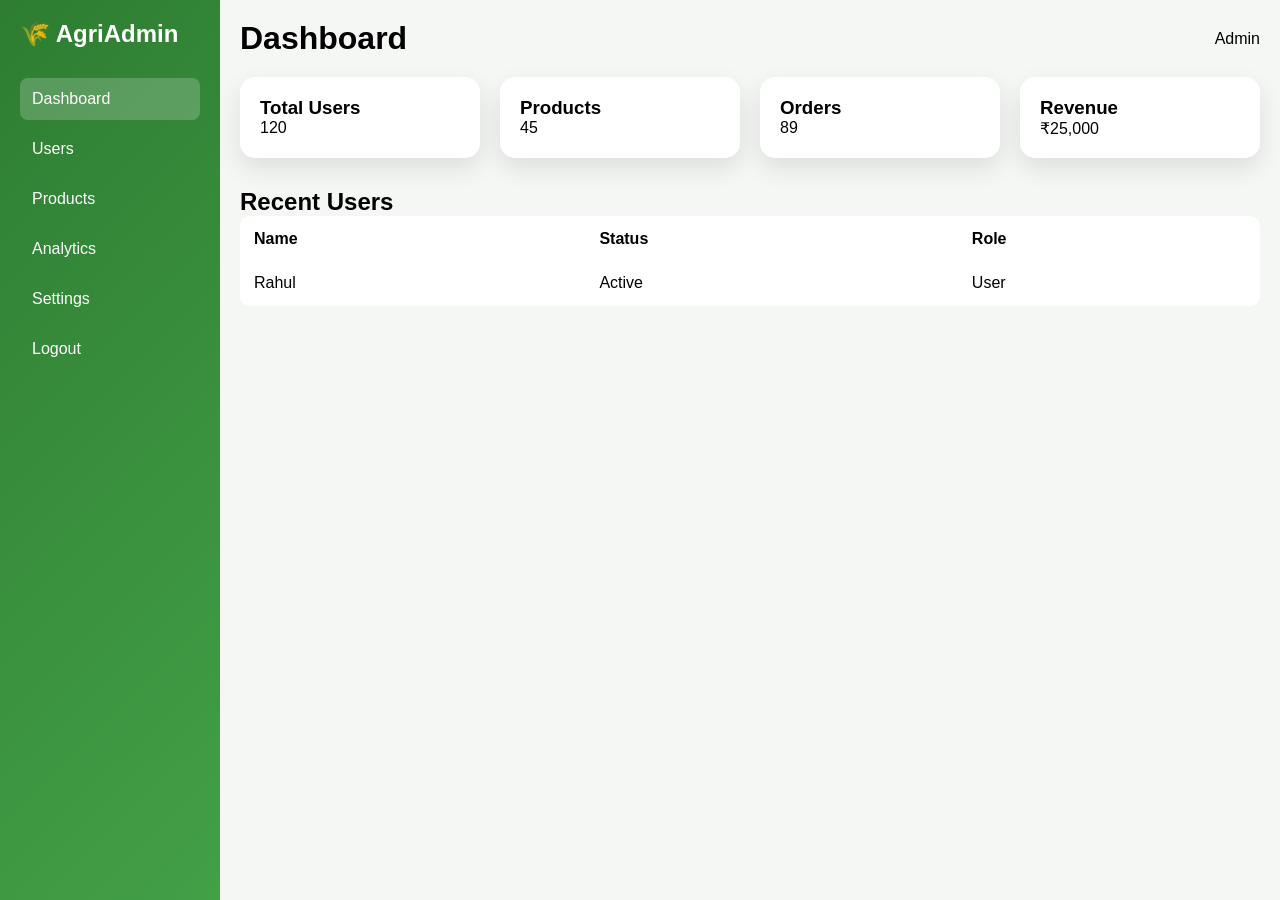
==== pages/admin.html @ baed93b7 "Initial commit" ====
<!DOCTYPE html>
<html lang="en">

<head>
    <meta charset="UTF-8">
    <meta name="viewport" content="width=device-width, initial-scale=1.0">
    <title>Admin Dashboard | AgriHarvest</title>

    <link rel="stylesheet" href="../assets/css/admin.css">
</head>

<body>

    <div class="dashboard">

        <!-- ===== SIDEBAR ===== -->
        <aside class="sidebar">
            <h2>🌾 AgriAdmin</h2>

            <ul>
                <li class="active">Dashboard</li>
                <li>Users</li>
                <li>Products</li>
                <li>Analytics</li>
                <li>Settings</li>
                <li id="logoutBtn">Logout</li>
            </ul>
        </aside>

        <!-- ===== MAIN ===== -->
        <main class="main">

            <!-- TOPBAR -->
            <div class="topbar">
                <h1>Dashboard</h1>
                <div class="admin-info">
                    <img src="https://i.pravatar.cc/40" alt="">
                    <span id="adminName">Admin</span>
                </div>
            </div>

            <!-- CARDS -->
            <div class="cards">

                <div class="card">
                    <h3>Total Users</h3>
                    <p id="usersCount">120</p>
                </div>

                <div class="card">
                    <h3>Products</h3>
                    <p>45</p>
                </div>

                <div class="card">
                    <h3>Orders</h3>
                    <p>89</p>
                </div>

                <div class="card">
                    <h3>Revenue</h3>
                    <p>₹25,000</p>
                </div>

            </div>

            <!-- TABLE -->
            <div class="table-box">
                <h2>Recent Users</h2>

                <table>
                    <thead>
                        <tr>
                            <th>Name</th>
                            <th>Status</th>
                            <th>Role</th>
                        </tr>
                    </thead>

                    <tbody id="userTable">
                        <tr>
                            <td>Rahul</td>
                            <td>Active</td>
                            <td>User</td>
                        </tr>
                    </tbody>
                </table>
            </div>

        </main>

    </div>

    <script src="../assets/js/admin.js"></script>

</body>

</html>
---- assets/css/admin.css ----
/* ===== RESET ===== */
* {
    margin: 0;
    padding: 0;
    box-sizing: border-box;
}

/* ===== LAYOUT ===== */
body {
    font-family: Inter, sans-serif;
    background: #f4f7f4;
}

.dashboard {
    display: flex;
}

/* ===== SIDEBAR ===== */
.sidebar {
    width: 220px;
    height: 100vh;
    background: linear-gradient(135deg, #2e7d32, #43a047);
    color: #fff;
    padding: 20px;
}

.sidebar h2 {
    margin-bottom: 30px;
}

.sidebar ul {
    list-style: none;
}

.sidebar li {
    padding: 12px;
    cursor: pointer;
    border-radius: 8px;
    margin-bottom: 8px;
    transition: 0.2s;
}

.sidebar li:hover,
.sidebar li.active {
    background: rgba(255, 255, 255, 0.2);
}

/* ===== MAIN ===== */
.main {
    flex: 1;
    padding: 20px;
}

/* ===== TOPBAR ===== */
.topbar {
    display: flex;
    justify-content: space-between;
    align-items: center;
}

.admin-info {
    display: flex;
    align-items: center;
    gap: 10px;
}

.admin-info img {
    border-radius: 50%;
}

/* ===== CARDS ===== */
.cards {
    display: grid;
    grid-template-columns: repeat(auto-fit, minmax(180px, 1fr));
    gap: 20px;
    margin-top: 20px;
}

.card {
    background: #fff;
    padding: 20px;
    border-radius: 15px;
    box-shadow: 0 10px 25px rgba(0, 0, 0, 0.1);
    transition: 0.3s;
}

.card:hover {
    transform: translateY(-5px);
}

/* ===== TABLE ===== */
.table-box {
    margin-top: 30px;
}

.table-box table {
    width: 100%;
    background: #fff;
    border-radius: 10px;
    overflow: hidden;
}

table th,
table td {
    padding: 12px;
    text-align: left;
}

table tr:nth-child(even) {
    background: #f0f0f0;
}
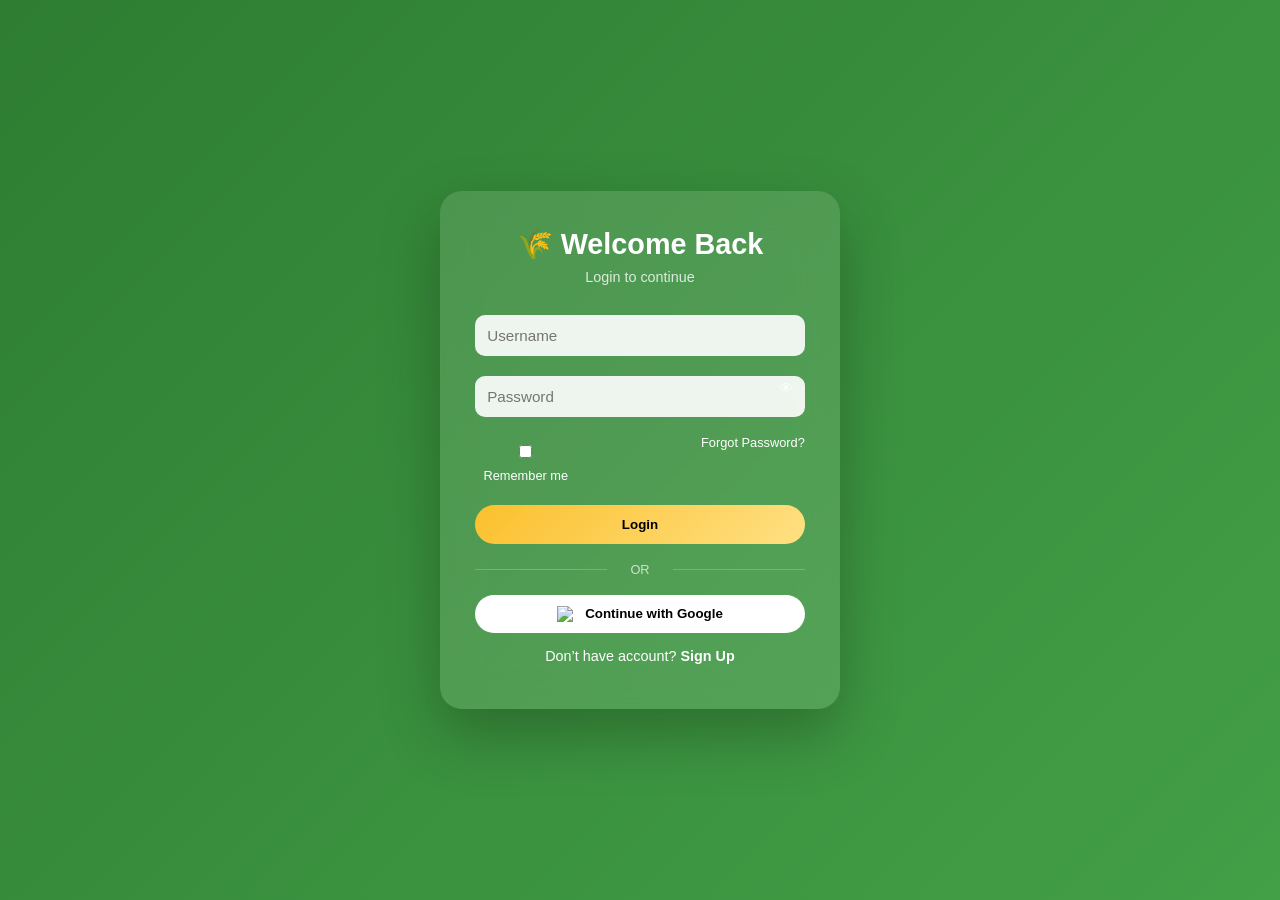
==== commit d7a68be9: "initial a" ====
--- a/pages/admin.html
+++ b/pages/admin.html
@@ -91,7 +91,10 @@
 
     </div>
 
-    <script src="../assets/js/admin.js"></script>
+    <script src="../assets/js/auth.js"></script>
+    <script>
+        protectPage("admin");
+    </script>
 
 </body>
 
